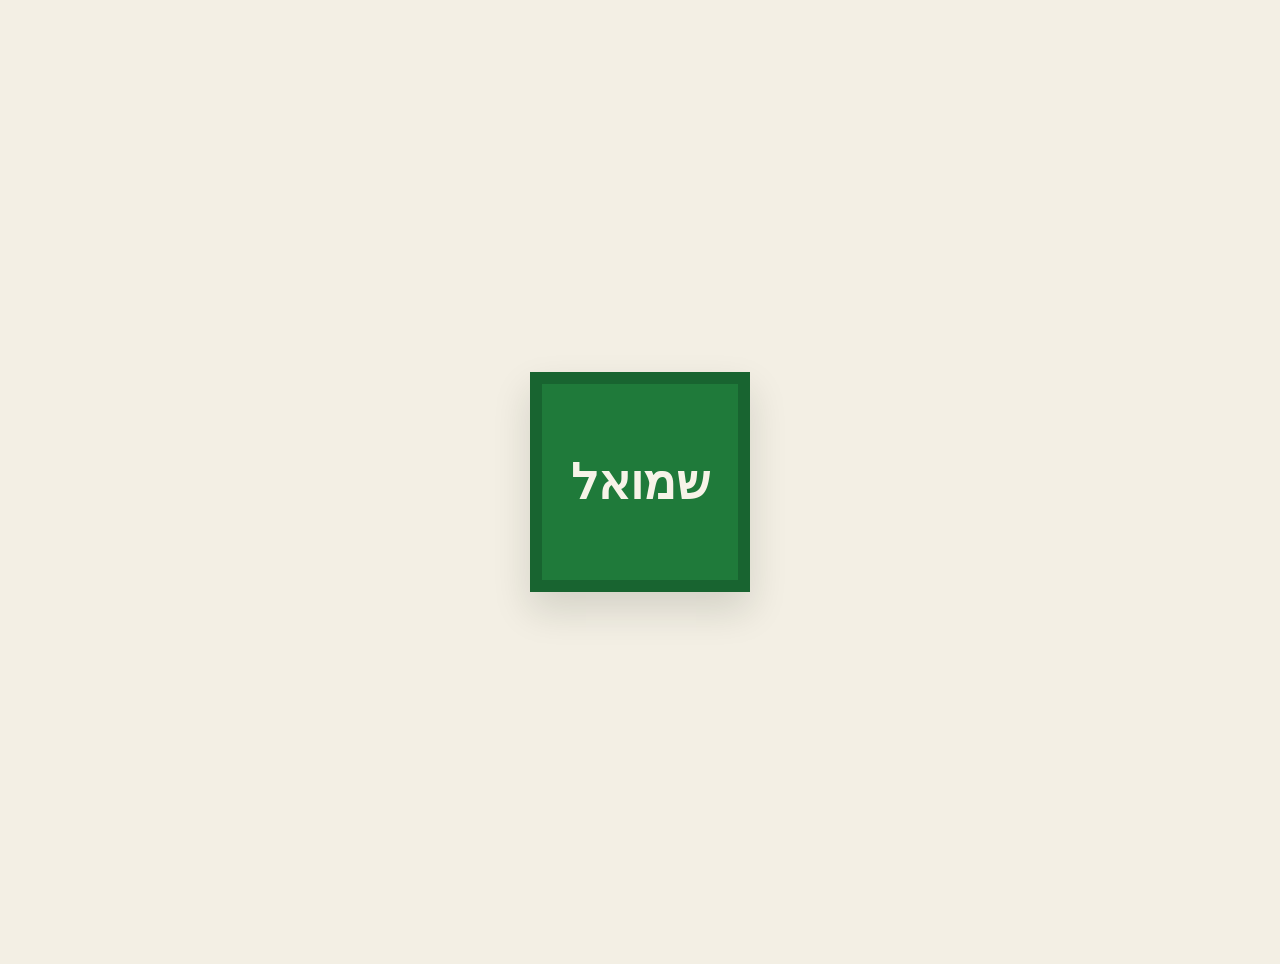
==== index.html @ 58b6ae8c "foot" ====
<!DOCTYPE html>
<html lang="he" dir="rtl">
<head>
  <meta charset="UTF-8">
  <meta name="viewport" content="width=device-width, initial-scale=1">
  <title>שמואל</title>
  <link rel="stylesheet" href="home.css">
</head>
<body>
  <main class="board">
    <a class="tile" href="foot.html">שמואל</a>
  </main>
</body>
</html>
---- home.css ----
body {
  margin: 0;
  min-height: 100vh;
  background: #f3efe4;
  color: #172016;
  font-family: "Segoe UI", "Arial Hebrew", Arial, sans-serif;
}

.board {
  min-height: 100vh;
  display: flex;
  flex-wrap: wrap;
  justify-content: center;
  align-items: center;
  align-content: center;
  gap: 28px;
  padding: 32px;
}

.tile {
  width: min(220px, 72vw);
  aspect-ratio: 1;
  display: grid;
  place-items: center;
  text-decoration: none;
  color: #f7f3e8;
  background: #1f7a3a;
  box-shadow: inset 0 0 0 12px #186430, 0 18px 36px rgba(23, 32, 22, 0.14);
  font-size: clamp(2.2rem, 7vw, 3rem);
  font-weight: 700;
}

.tile:hover {
  background: #248c44;
}

.tile:focus-visible {
  outline: 3px solid #e2a30b;
  outline-offset: 6px;
}
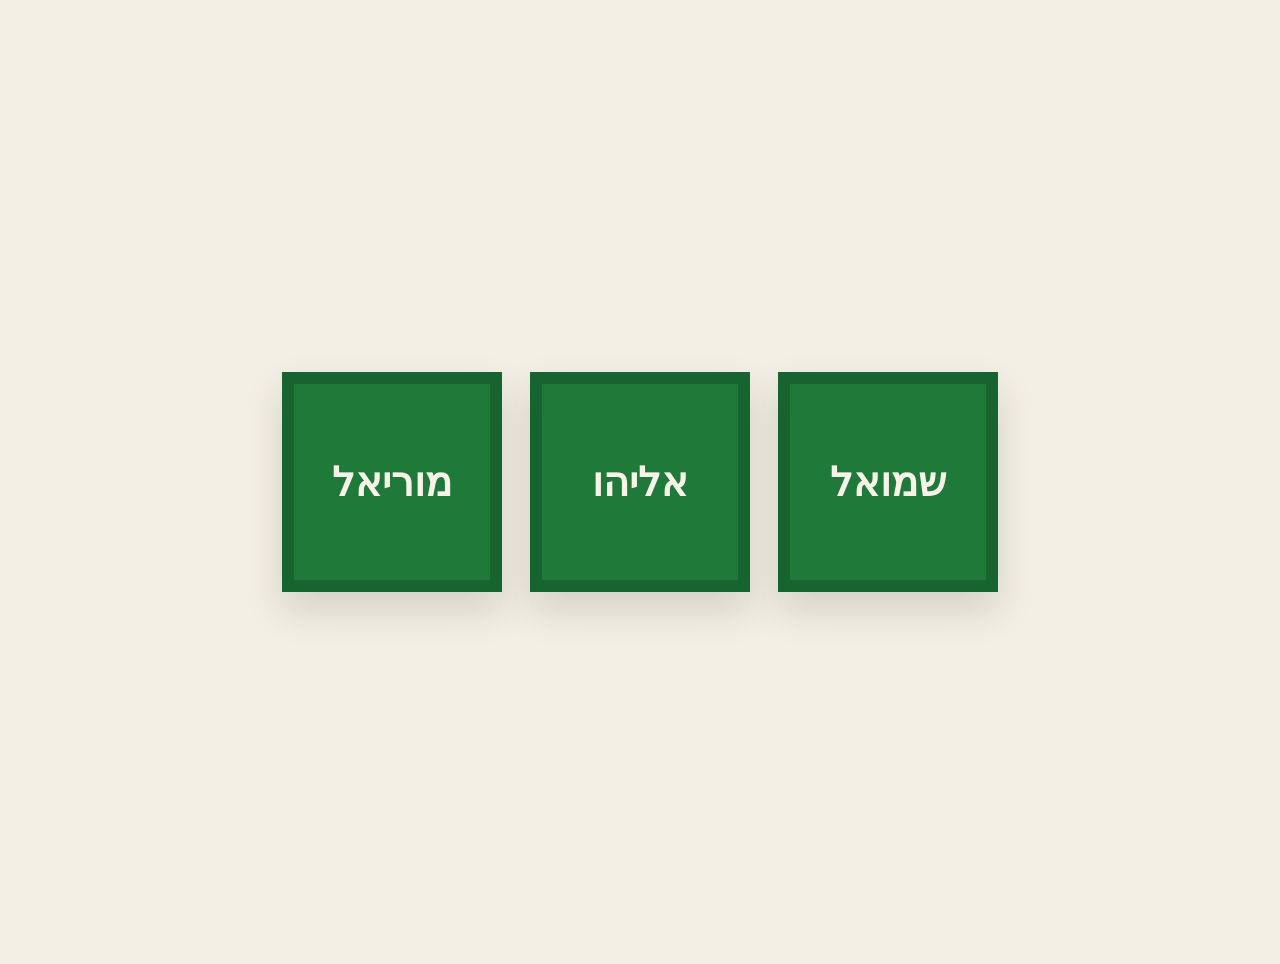
==== commit 75a2e74d: "moriel Co-authored-by: Cursor <cursoragent@cursor.com>" ====
--- a/index.html
+++ b/index.html
@@ -3,12 +3,14 @@
 <head>
   <meta charset="UTF-8">
   <meta name="viewport" content="width=device-width, initial-scale=1">
-  <title>שמואל</title>
+  <title>שמואל · אליהו · מוריאל</title>
   <link rel="stylesheet" href="home.css">
 </head>
 <body>
   <main class="board">
     <a class="tile" href="foot.html">שמואל</a>
+    <a class="tile" href="eliyahu.html">אליהו</a>
+    <a class="tile" href="moriel.html">מוריאל</a>
   </main>
 </body>
 </html>
--- a/home.css
+++ b/home.css
@@ -26,8 +26,9 @@
   color: #f7f3e8;
   background: #1f7a3a;
   box-shadow: inset 0 0 0 12px #186430, 0 18px 36px rgba(23, 32, 22, 0.14);
-  font-size: clamp(2.2rem, 7vw, 3rem);
+  font-size: clamp(1.8rem, 5vw, 2.5rem);
   font-weight: 700;
+  white-space: nowrap;
 }
 
 .tile:hover {
@@ -38,3 +39,22 @@
   outline: 3px solid #e2a30b;
   outline-offset: 6px;
 }
+
+.back {
+  display: inline-block;
+  margin: 16px 16px 0;
+  color: inherit;
+  font-weight: 700;
+  text-decoration: none;
+}
+
+.soon {
+  min-height: calc(100vh - 60px);
+  display: grid;
+  place-items: center;
+}
+
+.soon h1 {
+  margin: 0;
+  font-size: clamp(2.2rem, 7vw, 3rem);
+}
